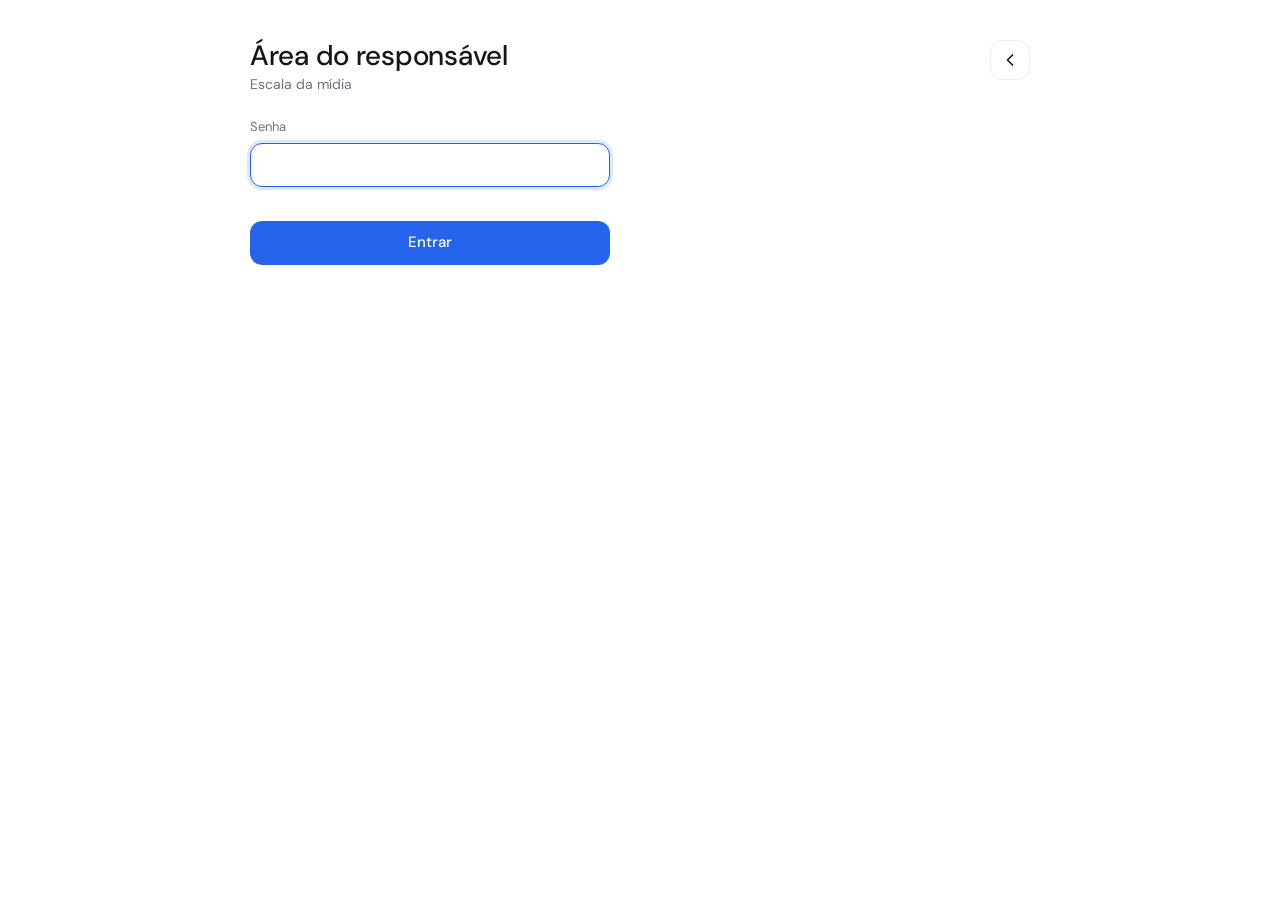
==== admin.html @ 1c429514 "Adiciona área do responsável e lembretes por notificação Área do responsável (admin.html, admin.js):" ====
<!doctype html>
<html lang="pt-BR">
<head>
  <meta charset="utf-8">
  <meta name="viewport" content="width=device-width, initial-scale=1, viewport-fit=cover">
  <meta name="theme-color" content="#ffffff">
  <meta name="robots" content="noindex">
  <title>Escala da Mídia · Responsável</title>
  <link rel="icon" href="icone-192.png" type="image/png">
  <link rel="preconnect" href="https://fonts.googleapis.com">
  <link rel="preconnect" href="https://fonts.gstatic.com" crossorigin>
  <link href="https://fonts.googleapis.com/css2?family=DM+Sans:opsz,wght@9..40,400;9..40,500&display=swap" rel="stylesheet">
  <link rel="stylesheet" href="estilo.css">
</head>
<body>
  <main class="app adm">
    <header class="topo">
      <div>
        <h1>Área do responsável</h1>
        <p class="mes">Escala da mídia</p>
      </div>
      <div class="topo-acoes">
        <button id="sair" class="botao-secundario" type="button" hidden>Sair</button>
        <a class="icone" href="./" aria-label="Voltar para a escala">
          <svg width="20" height="20" viewBox="0 0 24 24" fill="none" stroke="currentColor" stroke-width="2" stroke-linecap="round" stroke-linejoin="round" aria-hidden="true"><path d="M15 6l-6 6 6 6"/></svg>
        </a>
      </div>
    </header>

    <!-- Entrada com senha. A senha é conferida pela planilha, nunca pela página. -->
    <form id="form-entrar" class="adm-entrar" hidden>
      <label for="senha">Senha</label>
      <input id="senha" type="password" autocomplete="current-password" required>
      <p id="erro-entrar" class="erro" role="alert"></p>
      <button type="submit" class="botao-primario">Entrar</button>
    </form>

    <p id="carregando" class="vazio">Carregando…</p>

    <section id="painel-adm" hidden>
      <div class="adm-abas" role="tablist">
        <button type="button" class="filtro" data-aba="tarefas" aria-pressed="true">Tarefas</button>
        <button type="button" class="filtro" data-aba="pessoas" aria-pressed="false">Pessoas</button>
        <button type="button" class="filtro" data-aba="geral" aria-pressed="false">Geral</button>
      </div>

      <div id="aba-tarefas">
        <div class="adm-barra">
          <p id="resumo-tarefas"></p>
          <button type="button" id="nova-tarefa" class="botao-primario">+ Nova tarefa</button>
        </div>
        <div id="lista-adm"></div>
      </div>

      <div id="aba-pessoas" hidden>
        <div class="adm-barra">
          <p>Cada nome fica ligado aos aparelhos que o usam. "Desligar aparelhos" deixa o próximo aparelho que usar o nome ficar com ele.</p>
        </div>
        <div id="lista-pessoas"></div>
      </div>

      <div id="aba-geral" hidden>
        <div class="cartao">
          <h2>Lembretes</h2>
          <div id="estado-lembretes"></div>
        </div>
        <div class="cartao">
          <h2>Tirar todos das tarefas</h2>
          <p>Deixa todas as vagas livres de novo. As tarefas continuam como estão.</p>
          <button type="button" id="limpar-inscricoes" class="botao-perigo">Tirar todos das tarefas</button>
        </div>
        <div class="cartao">
          <h2>Apagar todas as tarefas</h2>
          <p>Para começar um mês novo do zero. Apaga as tarefas e quem estava nelas. Não dá para desfazer.</p>
          <button type="button" id="apagar-tarefas" class="botao-perigo">Apagar todas as tarefas</button>
        </div>
      </div>
    </section>
  </main>

  <dialog id="dialogo-tarefa" class="dialogo" aria-labelledby="titulo-tarefa">
    <form id="form-tarefa" method="dialog" novalidate>
      <div class="dialogo-topo">
        <h2 id="titulo-tarefa">Nova tarefa</h2>
        <button type="button" class="icone" data-fechar aria-label="Fechar">
          <svg width="20" height="20" viewBox="0 0 24 24" fill="none" stroke="currentColor" stroke-width="2" stroke-linecap="round" aria-hidden="true"><path d="M6 6l12 12M18 6L6 18"/></svg>
        </button>
      </div>
      <div class="dialogo-corpo">
        <div class="form-grade">
          <div class="campo"><label for="t-data">Data</label><input id="t-data" type="date" required></div>
          <div class="campo"><label for="t-hora">Horário do prazo (opcional)</label><input id="t-hora" type="time"></div>
          <div class="campo"><label for="t-tipo">Tipo</label>
            <select id="t-tipo">
              <option value="culto">Culto</option>
              <option value="resumo">Resumo</option>
              <option value="musica">Música</option>
              <option value="devocional">Devocional</option>
              <option value="oracao">Oração</option>
              <option value="momento">Momento de fé</option>
              <option value="aviso">Aviso</option>
            </select>
          </div>
          <div class="campo"><label for="t-tarefa">Nome da tarefa</label><input id="t-tarefa" type="text" maxlength="60" placeholder="Culto"></div>
          <div class="campo inteiro"><label for="t-detalhe">Detalhe (opcional)</label><input id="t-detalhe" type="text" maxlength="160" placeholder="Postagem no insta e whats"></div>
          <div class="campo"><label for="t-marca">Etiqueta da semana (opcional)</label><input id="t-marca" type="text" maxlength="30" placeholder="Saco cheio"></div>
          <div class="campo"><label for="t-nome">Quem está escalado (opcional)</label><input id="t-nome" type="text" maxlength="40" list="nomes-adm" autocomplete="off"></div>
        </div>
        <datalist id="nomes-adm"></datalist>
        <p class="dica" id="dica-hora"></p>
        <p id="erro-tarefa" class="erro" role="alert"></p>
      </div>
      <div class="dialogo-acoes">
        <button type="submit" id="salvar-tarefa" class="botao-primario">Salvar</button>
        <button type="button" class="botao-secundario" data-fechar>Cancelar</button>
      </div>
    </form>
  </dialog>

  <div id="toast" class="toast" role="status"></div>

  <script src="config.js"></script>
  <script src="admin.js"></script>
</body>
</html>
---- estilo.css ----
:root {
  color-scheme: light;
  --fundo: #ffffff;
  --texto: #14161a;
  --suave: #6b7280;
  --linha: #eceef1;
  --borda-campo: #d9dce1;
  --destaque: #2563eb;
  --destaque-escuro: #1d4ed8;
  --ok-fundo: #e3f5ea;
  --ok-texto: #17663a;
  --marca-fundo: #fef3c7;
  --marca-texto: #8a5a00;
  --erro: #b42318;
}

* { box-sizing: border-box; }
html { -webkit-text-size-adjust: 100%; }
body {
  margin: 0;
  background: var(--fundo);
  color: var(--texto);
  font-family: "DM Sans", system-ui, -apple-system, sans-serif;
  font-size: 16px;
  line-height: 1.45;
}
button { font: inherit; cursor: pointer; }
button:focus-visible, input:focus-visible, summary:focus-visible {
  outline: 2px solid var(--destaque);
  outline-offset: 2px;
}

.app {
  display: flex;
  flex-direction: column;
  max-width: 560px;
  margin: 0 auto;
  padding: 20px 16px calc(48px + env(safe-area-inset-bottom));
}
/* No celular o painel não existe como caixa: os itens dele entram direto na coluna,
   e as orientações vão para o fim, depois da lista. No PC ele vira a coluna lateral. */
.painel { display: contents; }
.orientacoes { order: 1; }

.topo { display: flex; justify-content: space-between; align-items: flex-start; gap: 12px; }
h1 { font-size: 24px; font-weight: 500; margin: 0; line-height: 1.15; letter-spacing: -0.01em; }
.mes { margin: 2px 0 0; color: var(--suave); font-size: 14px; }

.icone {
  width: 40px; height: 40px; flex: none;
  display: grid; place-items: center;
  border: 1px solid var(--linha); border-radius: 12px;
  background: var(--fundo); color: var(--texto);
}
.icone.girando svg { animation: girar 0.8s linear infinite; }
@keyframes girar { to { transform: rotate(360deg); } }

.aviso-demo {
  margin: 14px 0 0; padding: 10px 12px; border-radius: 12px;
  font-size: 13px; background: var(--marca-fundo); color: var(--marca-texto);
}

.campo-nome { display: block; margin-top: 18px; }
.campo-nome label { display: block; font-size: 13px; color: var(--suave); margin-bottom: 6px; }

/* Campo de nome com a lista de nomes salvos logo abaixo. */
.combo { position: relative; }
.combo input { padding-right: 44px; }
.combo-seta {
  position: absolute; top: 0; right: 0; width: 44px; height: 44px;
  display: grid; place-items: center;
  border: 0; background: transparent; color: var(--suave);
}
.sugestoes {
  position: absolute; z-index: 20; top: calc(100% + 6px); left: 0; right: 0;
  max-height: 280px; overflow-y: auto;
  margin: 0; padding: 6px; list-style: none;
  background: var(--fundo); border: 1px solid var(--linha); border-radius: 12px;
  box-shadow: 0 8px 24px rgba(20, 22, 26, 0.12);
}
.sugestoes-grupo { padding: 8px 10px 4px; font-size: 12px; color: var(--suave); }
.sugestao {
  display: flex; align-items: center; justify-content: space-between; gap: 8px;
  min-height: 40px; padding: 8px 10px; border-radius: 8px;
  font-size: 15px; cursor: pointer;
}
.sugestao.ativa, .sugestao:hover { background: #f1f5ff; }
.sugestao small { font-size: 12px; color: var(--suave); white-space: nowrap; }
.sugestao .seu { color: var(--ok-texto); }

/* Ligar o nome a outro aparelho: link discreto para quem já usa, caixa com código para quem chega. */
.vinculo { margin: 0 0 6px; font-size: 13px; }
.link {
  padding: 0; border: 0; background: none;
  color: var(--destaque); font-size: 13px; text-decoration: underline; text-underline-offset: 2px;
}
.vinculo-caixa {
  padding: 12px; border-radius: 12px;
  background: #f1f5ff; color: #1e3a8a;
}
.vinculo-caixa.alerta { background: var(--marca-fundo); color: var(--marca-texto); }
.vinculo-caixa p { margin: 0; }
.vinculo-caixa b { font-weight: 500; }
.vinculo-caixa p + p, .vinculo-caixa p + .vinculo-linha, .vinculo-linha + p { margin-top: 8px; }
.codigo-grande { display: block; margin: 6px 0; font-size: 28px; font-weight: 500; letter-spacing: 0.12em; color: var(--texto); }
.vinculo-linha { display: flex; gap: 8px; }
.vinculo-linha input { flex: 1; min-width: 0; height: 40px; letter-spacing: 0.15em; }
.vinculo-linha button {
  height: 40px; padding: 0 16px; border: 0; border-radius: 12px;
  background: var(--destaque); color: #fff; font-size: 14px; font-weight: 500;
}
.vinculo-erro { color: var(--erro); }
.vinculo small { display: block; margin-top: 8px; font-size: 12px; opacity: 0.85; }
input {
  width: 100%; height: 44px; padding: 0 14px;
  border: 1px solid var(--borda-campo); border-radius: 12px;
  font: inherit; font-size: 16px; color: var(--texto); background: var(--fundo);
}
input:focus { border-color: var(--destaque); outline: none; box-shadow: 0 0 0 3px rgba(37, 99, 235, 0.15); }
.erro { color: var(--erro); font-size: 13px; min-height: 18px; margin: 4px 0 0; }

.filtros {
  position: sticky; top: 0; z-index: 5;
  display: flex; gap: 8px; overflow-x: auto;
  margin: 0 -16px; padding: 10px 16px;
  background: var(--fundo);
  scrollbar-width: none;
}
.filtros::-webkit-scrollbar { display: none; }
.filtro {
  height: 34px; padding: 0 14px; white-space: nowrap;
  border: 1px solid var(--linha); border-radius: 999px;
  background: var(--fundo); color: var(--texto); font-size: 14px;
}
.filtro[aria-pressed="true"] { background: var(--texto); border-color: var(--texto); color: var(--fundo); }

.progresso { margin-top: 4px; }
.progresso-texto { display: flex; justify-content: space-between; gap: 12px; font-size: 13px; color: var(--suave); }
.barra { height: 6px; margin-top: 6px; border-radius: 3px; background: var(--linha); overflow: hidden; }
#barra { height: 100%; width: 0; border-radius: 3px; background: var(--destaque); transition: width 0.4s ease; }

.semana { scroll-margin-top: 60px; }
.semana-titulo {
  display: flex; align-items: center; flex-wrap: wrap; gap: 8px;
  margin: 22px 0 2px; font-size: 13px; color: var(--suave);
}
.marca {
  padding: 2px 8px; border-radius: 999px;
  font-size: 11px; font-weight: 500;
  background: var(--marca-fundo); color: var(--marca-texto);
}

.linha { display: flex; align-items: center; gap: 12px; padding: 12px 0; border-bottom: 1px solid var(--linha); }
.linha.passado { opacity: 0.5; }
.data { width: 38px; flex: none; text-align: center; line-height: 1.1; }
.data b { display: block; font-size: 19px; font-weight: 500; }
.data small { font-size: 12px; color: var(--suave); }
.linha.hoje .data b { color: var(--destaque); }
.info { flex: 1; min-width: 0; }
.titulo { display: flex; align-items: center; gap: 7px; font-size: 15px; font-weight: 500; }
.ponto { width: 8px; height: 8px; flex: none; border-radius: 50%; }
.detalhe { margin-top: 1px; font-size: 13px; color: var(--suave); }

.acao { flex: none; }
.quero, .voce {
  height: 36px; padding: 0 16px; border: 0; border-radius: 999px;
  font-size: 14px; font-weight: 500;
}
.quero { background: var(--destaque); color: #fff; }
.quero:active { background: var(--destaque-escuro); }
.voce { background: var(--ok-fundo); color: var(--ok-texto); }
.quero:disabled, .voce:disabled { opacity: 0.6; cursor: default; }
.quem {
  display: inline-block; max-width: 130px; padding: 6px 12px;
  border: 1px solid var(--linha); border-radius: 999px;
  font-size: 13px; color: var(--suave);
  white-space: nowrap; overflow: hidden; text-overflow: ellipsis;
}
.sem-ninguem { font-size: 13px; color: var(--suave); }

.vazio { padding: 28px 0; text-align: center; color: var(--suave); font-size: 14px; }

.orientacoes { margin-top: 28px; padding: 0 14px; border: 1px solid var(--linha); border-radius: 12px; }
.orientacoes summary { padding: 12px 0; font-weight: 500; cursor: pointer; }
.orientacoes ul { margin: 0 0 14px; padding-left: 18px; font-size: 14px; color: #374151; }
.orientacoes li + li { margin-top: 6px; }

.toast {
  position: fixed; left: 50%; bottom: calc(20px + env(safe-area-inset-bottom));
  max-width: calc(100% - 32px); padding: 12px 16px; border-radius: 12px;
  background: var(--texto); color: #fff; font-size: 14px;
  opacity: 0; pointer-events: none;
  transform: translate(-50%, 16px);
  transition: opacity 0.25s ease, transform 0.25s ease;
}
.toast.ver { opacity: 1; transform: translate(-50%, 0); }

/* ---------- Botões e campos gerais ---------- */
.topo-acoes { display: flex; gap: 8px; }
.icone.ativo { color: var(--destaque); border-color: #bfd3fb; background: #f1f5ff; }
.icone.pequeno { width: 32px; height: 32px; border-radius: 8px; }
a.icone { text-decoration: none; }

.botao-primario, .botao-secundario, .botao-perigo {
  height: 44px; padding: 0 18px; border-radius: 12px; font-size: 15px;
}
.botao-primario { border: 0; background: var(--destaque); color: #fff; font-weight: 500; }
.botao-secundario { border: 1px solid var(--borda-campo); background: var(--fundo); color: var(--texto); }
.botao-perigo { border: 1px solid #f3c1bd; background: var(--fundo); color: var(--erro); }
.botao-primario:disabled, .botao-secundario:disabled, .botao-perigo:disabled { opacity: 0.5; cursor: default; }

select {
  height: 44px; padding: 0 12px;
  border: 1px solid var(--borda-campo); border-radius: 12px;
  font: inherit; font-size: 16px; color: var(--texto); background: var(--fundo);
}
select:focus { border-color: var(--destaque); outline: none; box-shadow: 0 0 0 3px rgba(37, 99, 235, 0.15); }

/* Botão para a área do responsável: discreto, no fim do painel. */
.botao-adm {
  order: 2; align-self: flex-start; justify-self: start;
  display: inline-flex; align-items: center; gap: 8px;
  margin-top: 16px; padding: 8px 14px;
  border: 1px solid var(--linha); border-radius: 999px;
  font-size: 14px; color: var(--suave); text-decoration: none;
}

/* ---------- Janela (lembretes, edição de tarefa) ---------- */
.dialogo {
  width: min(560px, calc(100% - 32px)); max-height: calc(100dvh - 32px);
  padding: 0; border: 0; border-radius: 16px;
  color: var(--texto); background: var(--fundo);
  box-shadow: 0 20px 60px rgba(20, 22, 26, 0.25);
}
.dialogo[open] { display: flex; flex-direction: column; }
.dialogo > form { display: flex; flex-direction: column; flex: 1; min-height: 0; }
.dialogo::backdrop { background: rgba(20, 22, 26, 0.45); }
.dialogo-topo { display: flex; justify-content: space-between; align-items: center; gap: 12px; padding: 14px 14px 6px 20px; }
.dialogo-topo h2 { margin: 0; font-size: 20px; font-weight: 500; }
.dialogo-corpo { padding: 4px 20px 12px; overflow-y: auto; }
.dialogo-acoes {
  display: flex; flex-wrap: wrap; align-items: center; gap: 8px;
  padding: 12px 20px calc(14px + env(safe-area-inset-bottom));
  border-top: 1px solid var(--linha);
}
/* No celular a janela sobe de baixo, ocupando a largura toda. */
@media (max-width: 599px) {
  .dialogo { width: 100%; max-width: 100%; max-height: 92dvh; margin: auto 0 0; border-radius: 16px 16px 0 0; }
}

.status { margin: 0 0 12px; padding: 10px 12px; border-radius: 12px; background: #f5f6f8; font-size: 14px; }
.status.ok { background: var(--ok-fundo); color: var(--ok-texto); }
.status.alerta { background: var(--marca-fundo); color: var(--marca-texto); }
.aviso-notificacao { padding: 12px 14px; border: 1px solid var(--linha); border-radius: 12px; font-size: 13px; color: #374151; }
.aviso-notificacao p { margin: 0; }
.aviso-notificacao ul { margin: 6px 0 0; padding-left: 18px; }
.aviso-notificacao li + li { margin-top: 4px; }
.aviso-notificacao b, .dialogo b { font-weight: 500; }
.subtitulo { margin: 18px 0 2px; font-size: 16px; font-weight: 500; }
.dica { margin: 0 0 10px; font-size: 13px; color: var(--suave); }
.sucesso { margin: 4px 0 0; font-size: 13px; color: var(--ok-texto); }
.sucesso:empty { display: none; }

.regras { display: flex; flex-direction: column; gap: 10px; margin-bottom: 10px; }
.regra { padding: 10px 12px; border: 1px solid var(--linha); border-radius: 12px; }
.regra-topo { display: flex; align-items: center; gap: 8px; }
.regra-topo select { flex: 1; min-width: 0; }
.regra-campos { display: flex; flex-wrap: wrap; align-items: center; gap: 8px; margin-top: 8px; font-size: 14px; }
.regra-campos input[type="number"] { width: 76px; }
.regra-campos input[type="time"] { width: 140px; }
.regra-campos small { flex-basis: 100%; font-size: 12px; color: var(--suave); }

/* ---------- Área do responsável ---------- */
.app.adm { display: block; max-width: 860px; }
.adm-entrar { max-width: 360px; margin-top: 24px; }
.adm-entrar label { display: block; margin-bottom: 6px; font-size: 13px; color: var(--suave); }
.adm-entrar .botao-primario { width: 100%; margin-top: 12px; }
.adm-abas { display: flex; gap: 8px; margin: 20px 0 4px; overflow-x: auto; }
.adm-barra { display: flex; flex-wrap: wrap; align-items: center; justify-content: space-between; gap: 12px; margin-top: 14px; }
.adm-barra p { margin: 0; font-size: 13px; color: var(--suave); }
.adm-linha { display: flex; align-items: flex-start; gap: 12px; padding: 12px 0; border-bottom: 1px solid var(--linha); }
.adm-linha .info { padding-top: 2px; }
.adm-linha .quem-adm { margin-top: 4px; font-size: 13px; color: var(--ok-texto); }
.adm-linha .quem-adm.vazio-adm { color: var(--suave); }
.adm-acoes { display: flex; flex-wrap: wrap; justify-content: flex-end; gap: 6px; flex: none; max-width: 50%; }
.mini {
  height: 32px; padding: 0 10px; border-radius: 8px;
  border: 1px solid var(--borda-campo); background: var(--fundo);
  font-size: 13px; color: var(--texto);
}
.mini.perigo { border-color: #f3c1bd; color: var(--erro); }
.cartao { margin-top: 16px; padding: 16px; border: 1px solid var(--linha); border-radius: 16px; }
.cartao h2 { margin: 0 0 6px; font-size: 17px; font-weight: 500; }
.cartao p { margin: 0 0 12px; font-size: 14px; color: #374151; }
.cartao ol { margin: 0 0 4px; padding-left: 20px; font-size: 14px; color: #374151; }
.cartao code { font-size: 13px; background: #f5f6f8; padding: 1px 5px; border-radius: 4px; }
.form-grade { display: grid; grid-template-columns: minmax(0, 1fr) minmax(0, 1fr); gap: 12px; }
.form-grade .campo label { display: block; margin-bottom: 6px; font-size: 13px; color: var(--suave); }
.form-grade .inteiro { grid-column: 1 / -1; }
.form-grade select { width: 100%; }

/* Mouse: realce ao passar por cima (no celular não existe "passar por cima"). */
@media (hover: hover) {
  .quero:hover { background: var(--destaque-escuro); }
  .voce:hover { background: #cfeedd; }
  .filtro:hover:not([aria-pressed="true"]), .icone:hover, .botao-secundario:hover, .mini:hover, .botao-adm:hover { background: #f5f6f8; }
  .botao-perigo:hover, .mini.perigo:hover { background: #fdf0ef; }
  .botao-primario:hover:not(:disabled) { background: var(--destaque-escuro); }
}

/* Tablet: cada semana vira um cartão, e o nome fica ao lado dos filtros. */
@media (min-width: 720px) {
  .app { max-width: 760px; padding: 32px 32px 64px; }
  .app {
    display: grid;
    grid-template-columns: minmax(0, 1fr) auto;
    grid-auto-flow: row dense; /* deixa os filtros subirem para a linha do nome */
    column-gap: 16px;
    align-items: start;
  }
  .topo, .aviso-demo, .erro, .vinculo, .progresso, .lista, .orientacoes, .botao-adm { grid-column: 1 / -1; }
  .campo-nome { grid-column: 1; }
  .filtros { grid-column: 2; align-self: end; position: static; margin: 0; padding: 0; }
  h1 { font-size: 28px; }
  .filtro { height: 44px; padding: 0 16px; }
  .progresso { margin-top: 4px; }

  .semana {
    margin-top: 16px; padding: 4px 20px;
    border: 1px solid var(--linha); border-radius: 16px;
  }
  .semana-titulo { margin: 14px 0 4px; }
  .semana .linha:last-child { border-bottom: 0; }
  .linha { padding: 14px 0; }
}

/* PC: painel fixo à esquerda (nome, filtros, progresso e orientações) e a escala à direita. */
@media (min-width: 1024px) {
  .app {
    max-width: 1160px;
    display: grid;
    grid-template-columns: 340px minmax(0, 1fr);
    gap: 40px;
    align-items: start;
    padding: 40px 40px 64px;
  }
  .lista { grid-column: 2; }
  .painel {
    grid-column: 1;
    display: block;
    position: sticky; top: 32px;
  }
  .filtros { flex-wrap: wrap; margin-top: 4px; }
  .filtro { height: 36px; }
  .progresso { margin-top: 16px; }
  .orientacoes { margin-top: 24px; }
  .lista > .semana:first-child { margin-top: 0; }
  .semana { scroll-margin-top: 32px; }
}
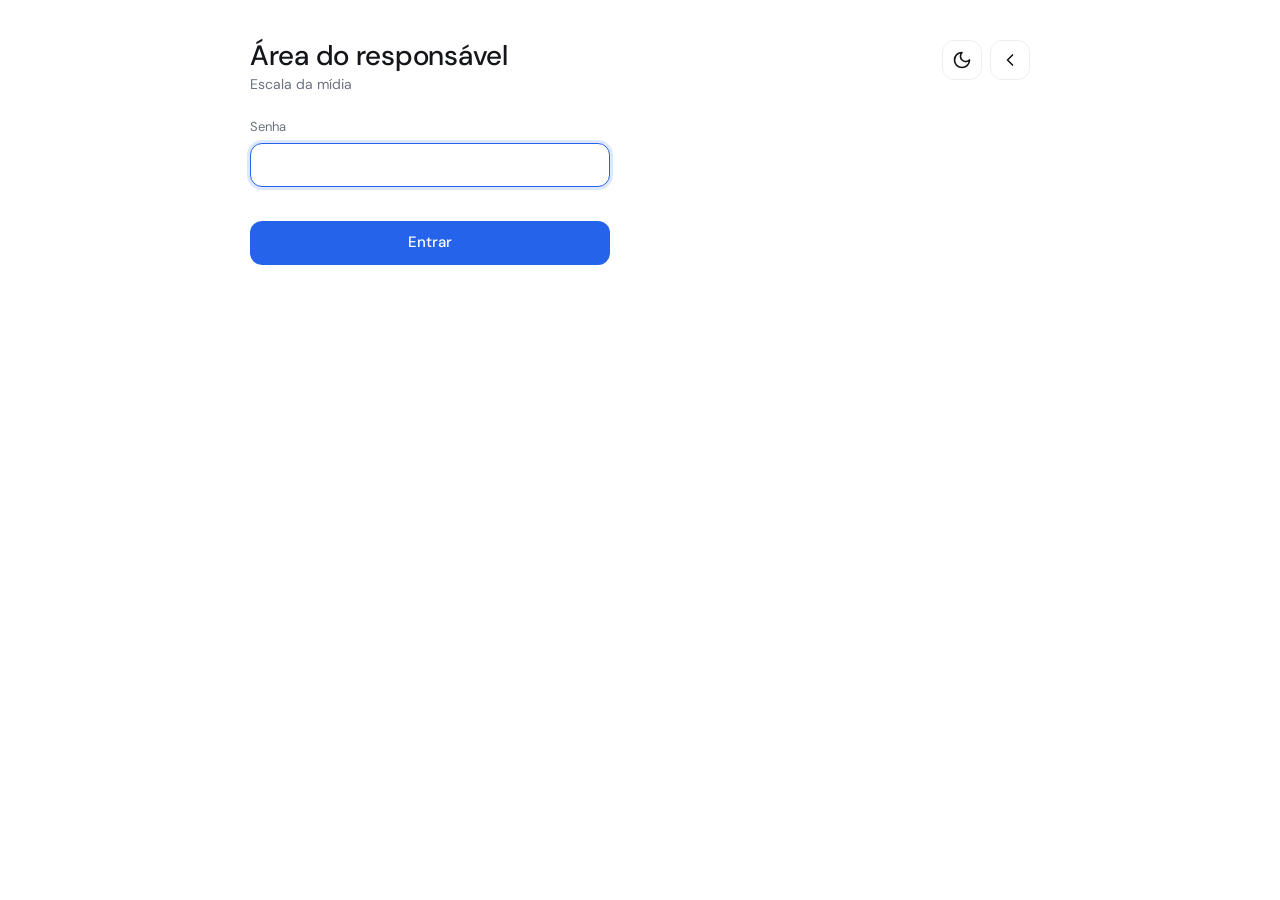
==== commit d51436dc: "Modo escuro, sino na barra de filtros e correções da revisão Tema: - Segue o aparelho; o botão (lua/" ====
--- a/admin.html
+++ b/admin.html
@@ -4,6 +4,7 @@
   <meta charset="utf-8">
   <meta name="viewport" content="width=device-width, initial-scale=1, viewport-fit=cover">
   <meta name="theme-color" content="#ffffff">
+  <script src="tema.js"></script>
   <meta name="robots" content="noindex">
   <title>Escala da Mídia · Responsável</title>
   <link rel="icon" href="icone-192.png" type="image/png">
@@ -21,6 +22,10 @@
       </div>
       <div class="topo-acoes">
         <button id="sair" class="botao-secundario" type="button" hidden>Sair</button>
+        <button class="icone" type="button" data-alternar-tema aria-label="Usar o modo escuro">
+          <svg class="tema-lua" width="20" height="20" viewBox="0 0 24 24" fill="none" stroke="currentColor" stroke-width="2" stroke-linecap="round" stroke-linejoin="round" aria-hidden="true"><path d="M12 3a6 6 0 0 0 9 9a9 9 0 1 1-9-9z"/></svg>
+          <svg class="tema-sol" width="20" height="20" viewBox="0 0 24 24" fill="none" stroke="currentColor" stroke-width="2" stroke-linecap="round" stroke-linejoin="round" aria-hidden="true"><circle cx="12" cy="12" r="4"/><path d="M12 2v2M12 20v2M4.93 4.93l1.41 1.41M17.66 17.66l1.41 1.41M2 12h2M20 12h2M6.34 17.66l-1.41 1.41M19.07 4.93l-1.41 1.41"/></svg>
+        </button>
         <a class="icone" href="./" aria-label="Voltar para a escala">
           <svg width="20" height="20" viewBox="0 0 24 24" fill="none" stroke="currentColor" stroke-width="2" stroke-linecap="round" stroke-linejoin="round" aria-hidden="true"><path d="M15 6l-6 6 6 6"/></svg>
         </a>
@@ -50,6 +55,15 @@
           <button type="button" id="nova-tarefa" class="botao-primario">+ Nova tarefa</button>
         </div>
         <div id="lista-adm"></div>
+        <!-- Aparece quando há tarefas marcadas; fica presa no pé da tela. -->
+        <div id="barra-massa" class="barra-massa" hidden>
+          <span id="qtd-sel"></span>
+          <div class="barra-massa-acoes">
+            <button type="button" id="massa-tirar" class="mini tirar"></button>
+            <button type="button" id="massa-excluir" class="mini perigo"></button>
+            <button type="button" id="massa-limpar" class="link">Desmarcar</button>
+          </div>
+        </div>
       </div>
 
       <div id="aba-pessoas" hidden>
@@ -63,6 +77,11 @@
         <div class="cartao">
           <h2>Lembretes</h2>
           <div id="estado-lembretes"></div>
+        </div>
+        <div class="cartao" id="cartao-cultos" hidden>
+          <h2>Dividir cultos em 3 funções</h2>
+          <p id="texto-cultos"></p>
+          <button type="button" id="dividir-cultos" class="botao-primario">Dividir cultos</button>
         </div>
         <div class="cartao">
           <h2>Tirar todos das tarefas</h2>
@@ -102,6 +121,7 @@
             </select>
           </div>
           <div class="campo"><label for="t-tarefa">Nome da tarefa</label><input id="t-tarefa" type="text" maxlength="60" placeholder="Culto"></div>
+          <div id="bloco-funcoes" class="campo inteiro bloco-funcoes" hidden></div>
           <div class="campo inteiro"><label for="t-detalhe">Detalhe (opcional)</label><input id="t-detalhe" type="text" maxlength="160" placeholder="Postagem no insta e whats"></div>
           <div class="campo"><label for="t-marca">Etiqueta da semana (opcional)</label><input id="t-marca" type="text" maxlength="30" placeholder="Saco cheio"></div>
           <div class="campo"><label for="t-nome">Quem está escalado (opcional)</label><input id="t-nome" type="text" maxlength="40" list="nomes-adm" autocomplete="off"></div>
--- a/estilo.css
+++ b/estilo.css
@@ -1,20 +1,86 @@
 :root {
   color-scheme: light;
   --fundo: #ffffff;
+  --fundo-elevado: #ffffff;      /* janelas e listas que abrem por cima */
+  --neutro-fundo: #f5f6f8;       /* realce cinza: passar o mouse, avisos neutros */
   --texto: #14161a;
+  --texto-2: #374151;            /* texto corrido mais leve (orientações, cartões) */
   --suave: #6b7280;
   --linha: #eceef1;
   --borda-campo: #d9dce1;
+  --destaque: #2563eb;           /* fundo dos botões azuis (texto branco por cima) */
+  --destaque-escuro: #1d4ed8;
+  --destaque-texto: #2563eb;     /* azul usado como texto ou ícone sobre o fundo */
+  --anel: rgba(37, 99, 235, 0.15);
+  --info-fundo: #f1f5ff;
+  --info-fundo-forte: #e2ebfe;
+  --info-borda: #bfd3fb;
+  --info-texto: #1d4ed8;
+  --info-texto-forte: #1e3a8a;
+  --ok-fundo: #e3f5ea;
+  --ok-fundo-forte: #cfeedd;
+  --ok-texto: #17663a;
+  --ok-barra: #22a05a;
+  --marca-fundo: #fef3c7;
+  --marca-texto: #8a5a00;
+  --aviso-fundo: #fff7ed;
+  --aviso-fundo-forte: #ffedd5;
+  --aviso-borda: #fcd9a8;
+  --aviso-texto: #b45309;
+  --perigo-fundo: #fef3f2;
+  --perigo-fundo-forte: #fde4e1;
+  --perigo-borda: #f3c1bd;
+  --erro: #b42318;
+  --sombra-leve: rgba(20, 22, 26, 0.06);
+  --sombra-media: rgba(20, 22, 26, 0.12);
+  --sombra-forte: rgba(20, 22, 26, 0.25);
+  --veu: rgba(20, 22, 26, 0.45);
+}
+
+/* Modo escuro. O tema.js põe data-tema="escuro" quando o aparelho está no escuro
+   (ou quando a pessoa escolheu pelo botão), antes de a página aparecer. */
+:root[data-tema="escuro"] {
+  color-scheme: dark;
+  --fundo: #121418;
+  --fundo-elevado: #1a1d22;
+  --neutro-fundo: #1c2026;
+  --texto: #e6e8eb;
+  --texto-2: #c4c9d0;
+  --suave: #9aa2ad;
+  --linha: #2a2f37;
+  --borda-campo: #3b414b;
   --destaque: #2563eb;
   --destaque-escuro: #1d4ed8;
-  --ok-fundo: #e3f5ea;
-  --ok-texto: #17663a;
-  --marca-fundo: #fef3c7;
-  --marca-texto: #8a5a00;
-  --erro: #b42318;
+  --destaque-texto: #7aa7ff;
+  --anel: rgba(122, 167, 255, 0.3);
+  --info-fundo: #16203a;
+  --info-fundo-forte: #1d2b4d;
+  --info-borda: #2e4677;
+  --info-texto: #a9c4ff;
+  --info-texto-forte: #cddcff;
+  --ok-fundo: #11291b;
+  --ok-fundo-forte: #173823;
+  --ok-texto: #7ddc9f;
+  --ok-barra: #2fb36a;
+  --marca-fundo: #2f2510;
+  --marca-texto: #f5c96a;
+  --aviso-fundo: #2b1e0d;
+  --aviso-fundo-forte: #36270f;
+  --aviso-borda: #5a3f17;
+  --aviso-texto: #f6b562;
+  --perigo-fundo: #2a1615;
+  --perigo-fundo-forte: #3a1d1b;
+  --perigo-borda: #6b2b27;
+  --erro: #f2837a;
+  --sombra-leve: rgba(0, 0, 0, 0.3);
+  --sombra-media: rgba(0, 0, 0, 0.45);
+  --sombra-forte: rgba(0, 0, 0, 0.6);
+  --veu: rgba(0, 0, 0, 0.6);
 }
 
 * { box-sizing: border-box; }
+/* Elemento escondido fica escondido, mesmo que uma regra própria diga display: flex. */
+[hidden] { display: none !important; }
 html { -webkit-text-size-adjust: 100%; }
 body {
   margin: 0;
@@ -26,7 +92,7 @@
 }
 button { font: inherit; cursor: pointer; }
 button:focus-visible, input:focus-visible, summary:focus-visible {
-  outline: 2px solid var(--destaque);
+  outline: 2px solid var(--destaque-texto);
   outline-offset: 2px;
 }
 
@@ -75,8 +141,8 @@
   position: absolute; z-index: 20; top: calc(100% + 6px); left: 0; right: 0;
   max-height: 280px; overflow-y: auto;
   margin: 0; padding: 6px; list-style: none;
-  background: var(--fundo); border: 1px solid var(--linha); border-radius: 12px;
-  box-shadow: 0 8px 24px rgba(20, 22, 26, 0.12);
+  background: var(--fundo-elevado); border: 1px solid var(--linha); border-radius: 12px;
+  box-shadow: 0 8px 24px var(--sombra-media);
 }
 .sugestoes-grupo { padding: 8px 10px 4px; font-size: 12px; color: var(--suave); }
 .sugestao {
@@ -84,7 +150,7 @@
   min-height: 40px; padding: 8px 10px; border-radius: 8px;
   font-size: 15px; cursor: pointer;
 }
-.sugestao.ativa, .sugestao:hover { background: #f1f5ff; }
+.sugestao.ativa, .sugestao:hover { background: var(--info-fundo); }
 .sugestao small { font-size: 12px; color: var(--suave); white-space: nowrap; }
 .sugestao .seu { color: var(--ok-texto); }
 
@@ -92,11 +158,11 @@
 .vinculo { margin: 0 0 6px; font-size: 13px; }
 .link {
   padding: 0; border: 0; background: none;
-  color: var(--destaque); font-size: 13px; text-decoration: underline; text-underline-offset: 2px;
+  color: var(--destaque-texto); font-size: 13px; text-decoration: underline; text-underline-offset: 2px;
 }
 .vinculo-caixa {
   padding: 12px; border-radius: 12px;
-  background: #f1f5ff; color: #1e3a8a;
+  background: var(--info-fundo); color: var(--info-texto-forte);
 }
 .vinculo-caixa.alerta { background: var(--marca-fundo); color: var(--marca-texto); }
 .vinculo-caixa p { margin: 0; }
@@ -116,7 +182,7 @@
   border: 1px solid var(--borda-campo); border-radius: 12px;
   font: inherit; font-size: 16px; color: var(--texto); background: var(--fundo);
 }
-input:focus { border-color: var(--destaque); outline: none; box-shadow: 0 0 0 3px rgba(37, 99, 235, 0.15); }
+input:focus { border-color: var(--destaque); outline: none; box-shadow: 0 0 0 3px var(--anel); }
 .erro { color: var(--erro); font-size: 13px; min-height: 18px; margin: 4px 0 0; }
 
 .filtros {
@@ -133,6 +199,8 @@
   background: var(--fundo); color: var(--texto); font-size: 14px;
 }
 .filtro[aria-pressed="true"] { background: var(--texto); border-color: var(--texto); color: var(--fundo); }
+/* O sino fica na barra de filtros, que acompanha a rolagem no celular: sempre à mão. */
+.filtro-sino { width: 34px; height: 34px; margin-left: auto; border-radius: 999px; }
 
 .progresso { margin-top: 4px; }
 .progresso-texto { display: flex; justify-content: space-between; gap: 12px; font-size: 13px; color: var(--suave); }
@@ -155,7 +223,7 @@
 .data { width: 38px; flex: none; text-align: center; line-height: 1.1; }
 .data b { display: block; font-size: 19px; font-weight: 500; }
 .data small { font-size: 12px; color: var(--suave); }
-.linha.hoje .data b { color: var(--destaque); }
+.linha.hoje .data b { color: var(--destaque-texto); }
 .info { flex: 1; min-width: 0; }
 .titulo { display: flex; align-items: center; gap: 7px; font-size: 15px; font-weight: 500; }
 .ponto { width: 8px; height: 8px; flex: none; border-radius: 50%; }
@@ -180,16 +248,44 @@
 
 .vazio { padding: 28px 0; text-align: center; color: var(--suave); font-size: 14px; }
 
+/* ---------- Culto recolhido (três funções) ---------- */
+.grupo { border-bottom: 1px solid var(--linha); }
+.grupo-topo {
+  display: flex; align-items: center; gap: 12px; width: 100%;
+  padding: 12px 0; border: 0; background: none; color: inherit; text-align: left;
+}
+.grupo.passado .grupo-topo, .grupo.passado .grupo-funcoes { opacity: 0.5; }
+.grupo.hoje .data b { color: var(--destaque-texto); }
+.grupo-contagem { margin-left: 6px; font-size: 12px; font-weight: 400; color: var(--suave); }
+.grupo-barra { display: flex; gap: 4px; margin-top: 6px; }
+.grupo-barra span { width: 26px; height: 5px; border-radius: 3px; background: var(--linha); }
+.grupo-barra span.ocupada { background: var(--destaque); }
+.grupo-barra span.sua { background: var(--ok-barra); }
+.grupo-voce { margin-top: 4px; font-size: 12px; color: var(--ok-texto); }
+.grupo-seta { display: grid; place-items: center; width: 32px; height: 32px; flex: none; border-radius: 8px; color: var(--suave); transition: transform 0.2s ease; }
+.grupo.aberto .grupo-seta { transform: rotate(180deg); }
+.grupo-funcoes { padding: 0 0 8px 50px; }
+.funcao { display: flex; align-items: center; gap: 10px; padding: 9px 0; }
+.funcao + .funcao { border-top: 1px dashed var(--linha); }
+.funcao-icone {
+  display: grid; place-items: center; width: 30px; height: 30px; flex: none;
+  border-radius: 8px; background: var(--info-fundo); color: var(--destaque-texto);
+}
+.funcao-nome { font-size: 14px; }
+@media (hover: hover) { .grupo-topo:hover .grupo-seta { background: var(--neutro-fundo); } }
+@media (max-width: 380px) { .grupo-funcoes { padding-left: 12px; } }
+
 .orientacoes { margin-top: 28px; padding: 0 14px; border: 1px solid var(--linha); border-radius: 12px; }
 .orientacoes summary { padding: 12px 0; font-weight: 500; cursor: pointer; }
-.orientacoes ul { margin: 0 0 14px; padding-left: 18px; font-size: 14px; color: #374151; }
+.orientacoes ul { margin: 0 0 14px; padding-left: 18px; font-size: 14px; color: var(--texto-2); }
 .orientacoes li + li { margin-top: 6px; }
 
 .toast {
   position: fixed; left: 50%; bottom: calc(20px + env(safe-area-inset-bottom));
   max-width: calc(100% - 32px); padding: 12px 16px; border-radius: 12px;
-  background: var(--texto); color: #fff; font-size: 14px;
+  background: var(--texto); color: var(--fundo); font-size: 14px;
   opacity: 0; pointer-events: none;
+  z-index: 30; /* por cima da barra de ações em massa e da lista de nomes */
   transform: translate(-50%, 16px);
   transition: opacity 0.25s ease, transform 0.25s ease;
 }
@@ -197,16 +293,20 @@
 
 /* ---------- Botões e campos gerais ---------- */
 .topo-acoes { display: flex; gap: 8px; }
-.icone.ativo { color: var(--destaque); border-color: #bfd3fb; background: #f1f5ff; }
+.icone.ativo { color: var(--destaque-texto); border-color: var(--info-borda); background: var(--info-fundo); }
 .icone.pequeno { width: 32px; height: 32px; border-radius: 8px; }
 a.icone { text-decoration: none; }
+/* Botão de tema: mostra a lua no claro (vai para o escuro) e o sol no escuro. */
+.tema-sol { display: none; }
+:root[data-tema="escuro"] .tema-sol { display: block; }
+:root[data-tema="escuro"] .tema-lua { display: none; }
 
 .botao-primario, .botao-secundario, .botao-perigo {
   height: 44px; padding: 0 18px; border-radius: 12px; font-size: 15px;
 }
 .botao-primario { border: 0; background: var(--destaque); color: #fff; font-weight: 500; }
 .botao-secundario { border: 1px solid var(--borda-campo); background: var(--fundo); color: var(--texto); }
-.botao-perigo { border: 1px solid #f3c1bd; background: var(--fundo); color: var(--erro); }
+.botao-perigo { border: 1px solid var(--perigo-borda); background: var(--fundo); color: var(--erro); }
 .botao-primario:disabled, .botao-secundario:disabled, .botao-perigo:disabled { opacity: 0.5; cursor: default; }
 
 select {
@@ -214,7 +314,7 @@
   border: 1px solid var(--borda-campo); border-radius: 12px;
   font: inherit; font-size: 16px; color: var(--texto); background: var(--fundo);
 }
-select:focus { border-color: var(--destaque); outline: none; box-shadow: 0 0 0 3px rgba(37, 99, 235, 0.15); }
+select:focus { border-color: var(--destaque); outline: none; box-shadow: 0 0 0 3px var(--anel); }
 
 /* Botão para a área do responsável: discreto, no fim do painel. */
 .botao-adm {
@@ -229,12 +329,12 @@
 .dialogo {
   width: min(560px, calc(100% - 32px)); max-height: calc(100dvh - 32px);
   padding: 0; border: 0; border-radius: 16px;
-  color: var(--texto); background: var(--fundo);
-  box-shadow: 0 20px 60px rgba(20, 22, 26, 0.25);
+  color: var(--texto); background: var(--fundo-elevado);
+  box-shadow: 0 20px 60px var(--sombra-forte);
 }
 .dialogo[open] { display: flex; flex-direction: column; }
 .dialogo > form { display: flex; flex-direction: column; flex: 1; min-height: 0; }
-.dialogo::backdrop { background: rgba(20, 22, 26, 0.45); }
+.dialogo::backdrop { background: var(--veu); }
 .dialogo-topo { display: flex; justify-content: space-between; align-items: center; gap: 12px; padding: 14px 14px 6px 20px; }
 .dialogo-topo h2 { margin: 0; font-size: 20px; font-weight: 500; }
 .dialogo-corpo { padding: 4px 20px 12px; overflow-y: auto; }
@@ -248,10 +348,10 @@
   .dialogo { width: 100%; max-width: 100%; max-height: 92dvh; margin: auto 0 0; border-radius: 16px 16px 0 0; }
 }
 
-.status { margin: 0 0 12px; padding: 10px 12px; border-radius: 12px; background: #f5f6f8; font-size: 14px; }
+.status { margin: 0 0 12px; padding: 10px 12px; border-radius: 12px; background: var(--neutro-fundo); font-size: 14px; }
 .status.ok { background: var(--ok-fundo); color: var(--ok-texto); }
 .status.alerta { background: var(--marca-fundo); color: var(--marca-texto); }
-.aviso-notificacao { padding: 12px 14px; border: 1px solid var(--linha); border-radius: 12px; font-size: 13px; color: #374151; }
+.aviso-notificacao { padding: 12px 14px; border: 1px solid var(--linha); border-radius: 12px; font-size: 13px; color: var(--texto-2); }
 .aviso-notificacao p { margin: 0; }
 .aviso-notificacao ul { margin: 6px 0 0; padding-left: 18px; }
 .aviso-notificacao li + li { margin-top: 4px; }
@@ -278,7 +378,26 @@
 .adm-abas { display: flex; gap: 8px; margin: 20px 0 4px; overflow-x: auto; }
 .adm-barra { display: flex; flex-wrap: wrap; align-items: center; justify-content: space-between; gap: 12px; margin-top: 14px; }
 .adm-barra p { margin: 0; font-size: 13px; color: var(--suave); }
-.adm-linha { display: flex; align-items: flex-start; gap: 12px; padding: 12px 0; border-bottom: 1px solid var(--linha); }
+/* As linhas têm 8px de folga dos lados (compensados na margem) para o destaque de "marcada" não encostar no texto. */
+.adm-linha { display: flex; align-items: flex-start; gap: 12px; margin: 0 -8px; padding: 12px 8px; border-bottom: 1px solid var(--linha); }
+.adm-linha.selecionada { background: var(--info-fundo); }
+/* Culto na área do responsável: uma cabeça (marca as três) e as funções logo abaixo, com o ícone no lugar da data. */
+.adm-grupo-topo { display: flex; align-items: flex-start; gap: 12px; margin: 0 -8px; padding: 12px 8px 6px; }
+.adm-funcao { border-bottom-style: dashed; }
+.adm-funcao .data { display: grid; place-items: center; }
+.adm-funcao .titulo { font-weight: 400; }
+.adm-funcao + .adm-linha:not(.adm-funcao), .adm-funcao + .adm-grupo-topo { border-top: 1px solid var(--linha); }
+.bloco-funcoes { padding: 12px; border: 1px solid var(--linha); border-radius: 12px; }
+.rotulo-funcoes { margin: 0 0 8px; font-size: 13px; color: var(--suave); }
+.form-grade .bloco-funcoes .funcao-prazo { display: flex; align-items: center; gap: 10px; margin: 0; padding: 6px 0; font-size: 14px; color: var(--texto); }
+.funcao-prazo span:nth-child(2) { flex: 1; min-width: 0; }
+.funcao-prazo input { width: 130px; flex: none; }
+/* Celular: os botões descem para baixo do texto, alinhados com o nome da tarefa (caixa 28 + data 38 + espaços). */
+@media (max-width: 599px) {
+  .adm-linha { flex-wrap: wrap; }
+  .adm-linha .adm-acoes { flex: 1 1 100%; max-width: none; justify-content: flex-start; padding-left: 90px; }
+  #lista-pessoas .adm-linha .adm-acoes { padding-left: 0; }
+}
 .adm-linha .info { padding-top: 2px; }
 .adm-linha .quem-adm { margin-top: 4px; font-size: 13px; color: var(--ok-texto); }
 .adm-linha .quem-adm.vazio-adm { color: var(--suave); }
@@ -288,12 +407,38 @@
   border: 1px solid var(--borda-campo); background: var(--fundo);
   font-size: 13px; color: var(--texto);
 }
-.mini.perigo { border-color: #f3c1bd; color: var(--erro); }
+.mini { display: inline-flex; align-items: center; gap: 5px; }
+/* Cores pela consequência: azul muda, laranja libera a vaga, vermelho apaga. */
+.mini.editar { border-color: var(--info-borda); background: var(--info-fundo); color: var(--info-texto); }
+.mini.tirar { border-color: var(--aviso-borda); background: var(--aviso-fundo); color: var(--aviso-texto); }
+.mini.perigo { border-color: var(--perigo-borda); background: var(--perigo-fundo); color: var(--erro); }
+
+/* Caixas de marcar (o estilo geral de input deixaria com 44px de altura). */
+input[type="checkbox"] { width: 20px; height: 20px; margin: 0; padding: 0; flex: none; accent-color: var(--destaque); cursor: pointer; }
+.sel-tarefa { display: flex; align-items: center; justify-content: center; width: 28px; min-height: 40px; flex: none; cursor: pointer; }
+.marcar-semana { display: inline-flex; align-items: center; gap: 6px; margin-left: auto; font-size: 13px; color: var(--texto); cursor: pointer; }
+.marcar-semana input { width: 18px; height: 18px; }
+.adm-semana .semana-titulo { margin-top: 20px; }
+
+.barra-massa {
+  position: sticky; bottom: 0; z-index: 5;
+  display: flex; flex-wrap: wrap; align-items: center; justify-content: space-between; gap: 8px;
+  margin: 12px -16px 0; padding: 12px 16px calc(12px + env(safe-area-inset-bottom));
+  background: var(--fundo); border-top: 1px solid var(--linha);
+  box-shadow: 0 -6px 16px var(--sombra-leve);
+  font-size: 14px; font-weight: 500;
+}
+.barra-massa[hidden] { display: none; }
+.barra-massa-acoes { display: flex; flex-wrap: wrap; align-items: center; gap: 8px; }
+.barra-massa .mini { height: 36px; padding: 0 12px; font-size: 14px; }
+@media (min-width: 720px) {
+  .barra-massa { margin: 12px 0 0; border: 1px solid var(--linha); border-radius: 12px; bottom: 16px; }
+}
 .cartao { margin-top: 16px; padding: 16px; border: 1px solid var(--linha); border-radius: 16px; }
 .cartao h2 { margin: 0 0 6px; font-size: 17px; font-weight: 500; }
-.cartao p { margin: 0 0 12px; font-size: 14px; color: #374151; }
-.cartao ol { margin: 0 0 4px; padding-left: 20px; font-size: 14px; color: #374151; }
-.cartao code { font-size: 13px; background: #f5f6f8; padding: 1px 5px; border-radius: 4px; }
+.cartao p { margin: 0 0 12px; font-size: 14px; color: var(--texto-2); }
+.cartao ol { margin: 0 0 4px; padding-left: 20px; font-size: 14px; color: var(--texto-2); }
+.cartao code { font-size: 13px; background: var(--neutro-fundo); padding: 1px 5px; border-radius: 4px; }
 .form-grade { display: grid; grid-template-columns: minmax(0, 1fr) minmax(0, 1fr); gap: 12px; }
 .form-grade .campo label { display: block; margin-bottom: 6px; font-size: 13px; color: var(--suave); }
 .form-grade .inteiro { grid-column: 1 / -1; }
@@ -302,9 +447,11 @@
 /* Mouse: realce ao passar por cima (no celular não existe "passar por cima"). */
 @media (hover: hover) {
   .quero:hover { background: var(--destaque-escuro); }
-  .voce:hover { background: #cfeedd; }
-  .filtro:hover:not([aria-pressed="true"]), .icone:hover, .botao-secundario:hover, .mini:hover, .botao-adm:hover { background: #f5f6f8; }
-  .botao-perigo:hover, .mini.perigo:hover { background: #fdf0ef; }
+  .voce:hover { background: var(--ok-fundo-forte); }
+  .filtro:hover:not([aria-pressed="true"]), .icone:hover, .botao-secundario:hover, .mini:hover, .botao-adm:hover { background: var(--neutro-fundo); }
+  .botao-perigo:hover, .mini.perigo:hover { background: var(--perigo-fundo-forte); }
+  .mini.editar:hover { background: var(--info-fundo-forte); }
+  .mini.tirar:hover { background: var(--aviso-fundo-forte); }
   .botao-primario:hover:not(:disabled) { background: var(--destaque-escuro); }
 }
 
@@ -323,6 +470,7 @@
   .filtros { grid-column: 2; align-self: end; position: static; margin: 0; padding: 0; }
   h1 { font-size: 28px; }
   .filtro { height: 44px; padding: 0 16px; }
+  .filtro-sino { width: 44px; height: 44px; }
   .progresso { margin-top: 4px; }
 
   .semana {
@@ -330,7 +478,8 @@
     border: 1px solid var(--linha); border-radius: 16px;
   }
   .semana-titulo { margin: 14px 0 4px; }
-  .semana .linha:last-child { border-bottom: 0; }
+  .semana .linha:last-child, .semana .grupo:last-child { border-bottom: 0; }
+  .grupo-topo { padding: 14px 0; }
   .linha { padding: 14px 0; }
 }
 
@@ -352,6 +501,7 @@
   }
   .filtros { flex-wrap: wrap; margin-top: 4px; }
   .filtro { height: 36px; }
+  .filtro-sino { width: 36px; height: 36px; }
   .progresso { margin-top: 16px; }
   .orientacoes { margin-top: 24px; }
   .lista > .semana:first-child { margin-top: 0; }
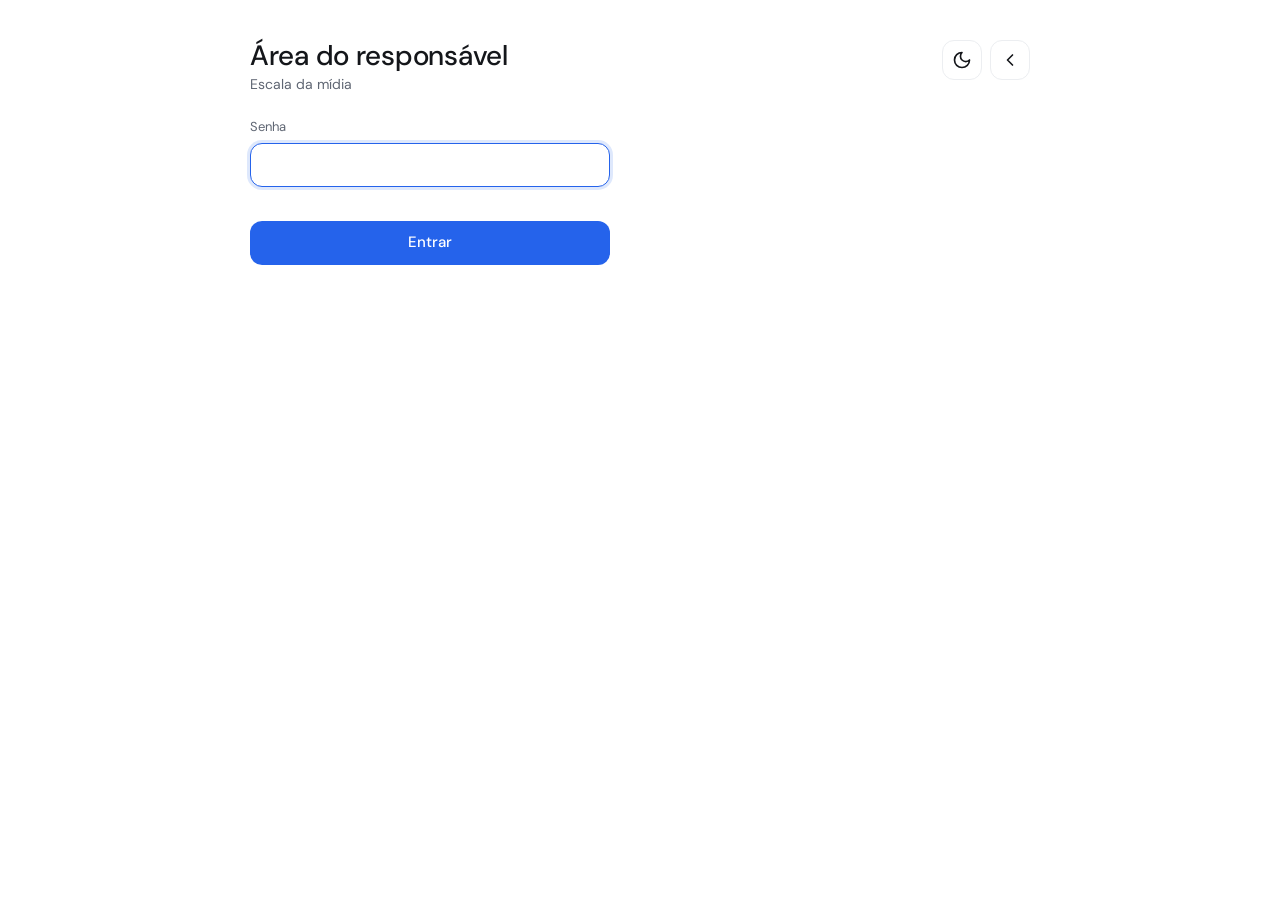
==== commit 5355112c: "Ajustes da revisão do modo escuro - Texto de exemplo dos campos com a cor do texto secundário (7,15:" ====
--- a/admin.html
+++ b/admin.html
@@ -22,7 +22,8 @@
       </div>
       <div class="topo-acoes">
         <button id="sair" class="botao-secundario" type="button" hidden>Sair</button>
-        <button class="icone" type="button" data-alternar-tema aria-label="Usar o modo escuro">
+        <button class="icone" type="button" data-alternar-tema>
+          <span class="tema-lua so-leitor">Usar o modo escuro</span><span class="tema-sol so-leitor">Usar o modo claro</span>
           <svg class="tema-lua" width="20" height="20" viewBox="0 0 24 24" fill="none" stroke="currentColor" stroke-width="2" stroke-linecap="round" stroke-linejoin="round" aria-hidden="true"><path d="M12 3a6 6 0 0 0 9 9a9 9 0 1 1-9-9z"/></svg>
           <svg class="tema-sol" width="20" height="20" viewBox="0 0 24 24" fill="none" stroke="currentColor" stroke-width="2" stroke-linecap="round" stroke-linejoin="round" aria-hidden="true"><circle cx="12" cy="12" r="4"/><path d="M12 2v2M12 20v2M4.93 4.93l1.41 1.41M17.66 17.66l1.41 1.41M2 12h2M20 12h2M6.34 17.66l-1.41 1.41M19.07 4.93l-1.41 1.41"/></svg>
         </button>
--- a/estilo.css
+++ b/estilo.css
@@ -5,7 +5,7 @@
   --neutro-fundo: #f5f6f8;       /* realce cinza: passar o mouse, avisos neutros */
   --texto: #14161a;
   --texto-2: #374151;            /* texto corrido mais leve (orientações, cartões) */
-  --suave: #6b7280;
+  --suave: #5f6673;
   --linha: #eceef1;
   --borda-campo: #d9dce1;
   --destaque: #2563eb;           /* fundo dos botões azuis (texto branco por cima) */
@@ -26,7 +26,7 @@
   --aviso-fundo: #fff7ed;
   --aviso-fundo-forte: #ffedd5;
   --aviso-borda: #fcd9a8;
-  --aviso-texto: #b45309;
+  --aviso-texto: #9a4a07;
   --perigo-fundo: #fef3f2;
   --perigo-fundo-forte: #fde4e1;
   --perigo-borda: #f3c1bd;
@@ -48,7 +48,7 @@
   --texto-2: #c4c9d0;
   --suave: #9aa2ad;
   --linha: #2a2f37;
-  --borda-campo: #3b414b;
+  --borda-campo: #646c78;
   --destaque: #2563eb;
   --destaque-escuro: #1d4ed8;
   --destaque-texto: #7aa7ff;
@@ -176,13 +176,14 @@
   background: var(--destaque); color: #fff; font-size: 14px; font-weight: 500;
 }
 .vinculo-erro { color: var(--erro); }
-.vinculo small { display: block; margin-top: 8px; font-size: 12px; opacity: 0.85; }
+.vinculo small { display: block; margin-top: 8px; font-size: 12px; }
 input {
   width: 100%; height: 44px; padding: 0 14px;
   border: 1px solid var(--borda-campo); border-radius: 12px;
   font: inherit; font-size: 16px; color: var(--texto); background: var(--fundo);
 }
 input:focus { border-color: var(--destaque); outline: none; box-shadow: 0 0 0 3px var(--anel); }
+input::placeholder { color: var(--suave); opacity: 1; }
 .erro { color: var(--erro); font-size: 13px; min-height: 18px; margin: 4px 0 0; }
 
 .filtros {
@@ -298,6 +299,7 @@
 a.icone { text-decoration: none; }
 /* Botão de tema: mostra a lua no claro (vai para o escuro) e o sol no escuro. */
 .tema-sol { display: none; }
+.so-leitor { position: absolute; width: 1px; height: 1px; overflow: hidden; clip: rect(0 0 0 0); white-space: nowrap; }
 :root[data-tema="escuro"] .tema-sol { display: block; }
 :root[data-tema="escuro"] .tema-lua { display: none; }
 
@@ -334,7 +336,7 @@
 }
 .dialogo[open] { display: flex; flex-direction: column; }
 .dialogo > form { display: flex; flex-direction: column; flex: 1; min-height: 0; }
-.dialogo::backdrop { background: var(--veu); }
+.dialogo::backdrop { background: var(--veu, rgba(20, 22, 26, 0.45)); } /* iOS 16 não passa variáveis ao ::backdrop */
 .dialogo-topo { display: flex; justify-content: space-between; align-items: center; gap: 12px; padding: 14px 14px 6px 20px; }
 .dialogo-topo h2 { margin: 0; font-size: 20px; font-weight: 500; }
 .dialogo-corpo { padding: 4px 20px 12px; overflow-y: auto; }
@@ -415,6 +417,8 @@
 
 /* Caixas de marcar (o estilo geral de input deixaria com 44px de altura). */
 input[type="checkbox"] { width: 20px; height: 20px; margin: 0; padding: 0; flex: none; accent-color: var(--destaque); cursor: pointer; }
+/* No escuro o Chrome pinta o traço do "parcial" em cinza-escuro sobre o azul; com o azul claro ele aparece. */
+:root[data-tema="escuro"] input[type="checkbox"] { accent-color: var(--destaque-texto); }
 .sel-tarefa { display: flex; align-items: center; justify-content: center; width: 28px; min-height: 40px; flex: none; cursor: pointer; }
 .marcar-semana { display: inline-flex; align-items: center; gap: 6px; margin-left: auto; font-size: 13px; color: var(--texto); cursor: pointer; }
 .marcar-semana input { width: 18px; height: 18px; }
@@ -438,6 +442,7 @@
 .cartao h2 { margin: 0 0 6px; font-size: 17px; font-weight: 500; }
 .cartao p { margin: 0 0 12px; font-size: 14px; color: var(--texto-2); }
 .cartao ol { margin: 0 0 4px; padding-left: 20px; font-size: 14px; color: var(--texto-2); }
+.cartao .erro { margin: 4px 0 12px; color: var(--erro); }
 .cartao code { font-size: 13px; background: var(--neutro-fundo); padding: 1px 5px; border-radius: 4px; }
 .form-grade { display: grid; grid-template-columns: minmax(0, 1fr) minmax(0, 1fr); gap: 12px; }
 .form-grade .campo label { display: block; margin-bottom: 6px; font-size: 13px; color: var(--suave); }
